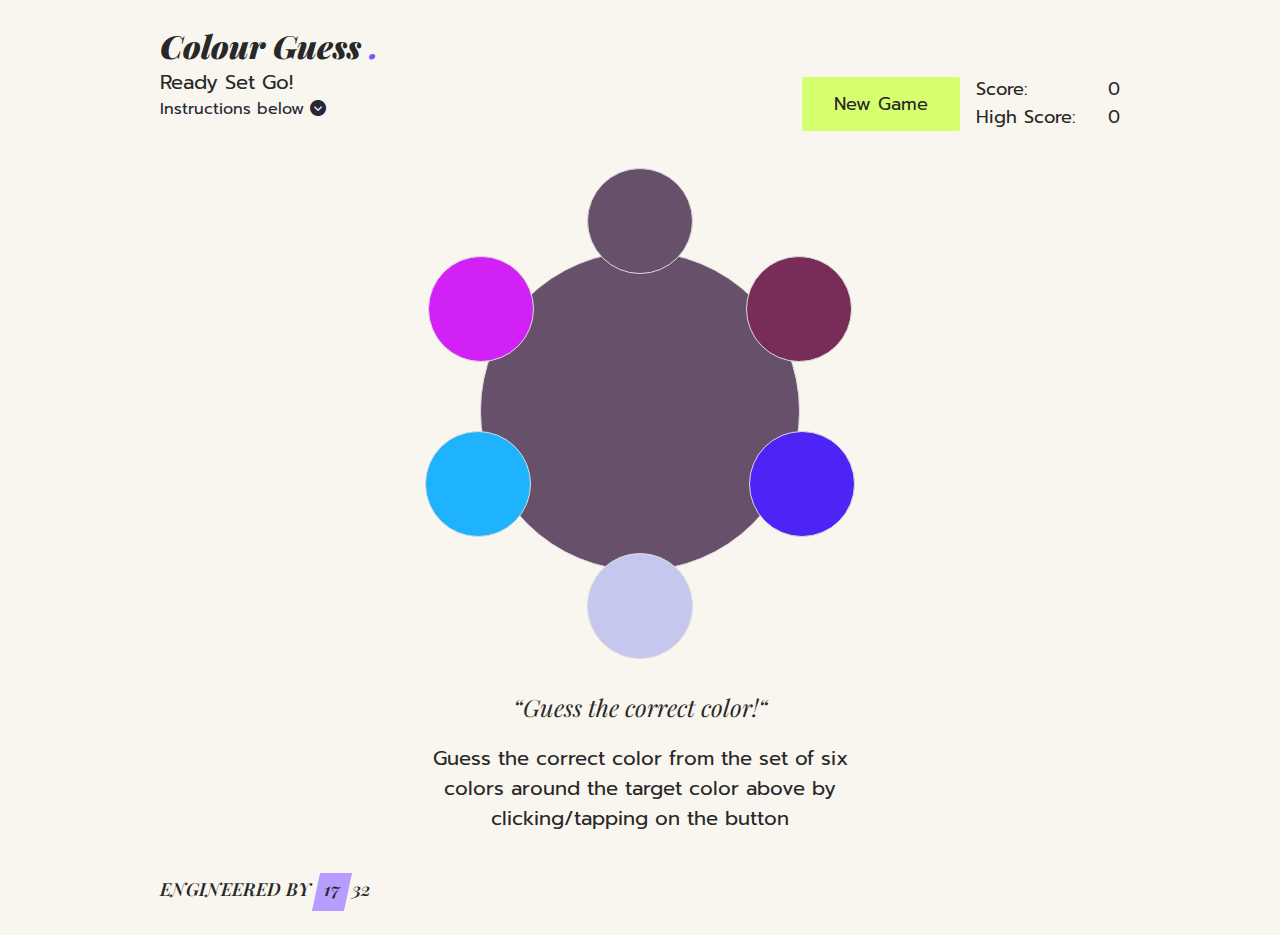
==== index.html @ 39545484 "cchore: upadte layout" ====
<!DOCTYPE html>
<html lang="en">
  <head>
    <meta charset="UTF-8" />
    <meta name="viewport" content="width=device-width, initial-scale=1.0" />
    <!-- OPEN GRAPH PROTOCOL -->
    <meta property="og:title" content="Colour Guess" />
    <meta property="og:type" content="website" />
    <meta
      property="og:url"
      content="https://1732-hng-12-stage-1.netlify.app/"
    />
    <meta
      property="og:description"
      content="Colour Guess — Colour Guessing Game"
    />
    <meta
      property="og:image"
      content="./favicon_io/android-chrome-512x512.png"
    />
    <!-- LINK FAVICON ICON -->
    <link
      rel="icon"
      type="image/png"
      sizes="512x512"
      href="./favicon_io/android-chrome-512x512.png"
    />
    <link
      rel="icon"
      type="image/png"
      sizes="192x192"
      href="./favicon_io/android-chrome-192x192.png"
    />
    <link
      rel="apple-touch-icon"
      sizes="180x180"
      href="./favicon_io/apple-touch-icon.png"
    />
    <link
      rel="icon"
      type="image/png"
      sizes="32x32"
      href="./favicon_io/favicon-32x32.png"
    />
    <link
      rel="icon"
      type="image/png"
      sizes="16x16"
      href="./favicon_io/favicon-16x16.png"
    />
    <link rel="manifest" href="./favicon_io/site.webmanifest" />
    <!-- TITLE -->
    <title>Color Guess | HNG 12 Stage 1</title>
    <!-- LINK TO CSS -->
    <link rel="stylesheet" href="style.css" />
    <!-- LINK TO FONT AWESOME ICONS -->
    <link
      rel="stylesheet"
      href="https://cdnjs.cloudflare.com/ajax/libs/font-awesome/6.7.2/css/all.min.css"
      integrity="sha512-Evv84Mr4kqVGRNSgIGL/F/aIDqQb7xQ2vcrdIwxfjThSH8CSR7PBEakCr51Ck+w+/U6swU2Im1vVX0SVk9ABhg=="
      crossorigin="anonymous"
      referrerpolicy="no-referrer"
    />
  </head>
  <body class="layout">
    <header>
      <h1 class="title">
        <em>Colour Guess <span class="title__dot">.</span></em>
      </h1>
    </header>

    <main>
      <section class="game__details">
        <div>
          <p class="game__status" data-testid="gameStatus">Ready Set Go!</p>
          <p class="game__direction">
            <a href="#instructions">
              Instructions below <i class="fa-solid fa-circle-chevron-down"></i>
            </a>
          </p>
        </div>

        <div class="game__scores">
          <button data-testid="newGameButton">New Game</button>

          <div>
            <p>Score: <span data-testid="score">0</span></p>
            <p>High Score: <span class="game__highscore">0</span></p>
          </div>
        </div>
      </section>

      <section class="game__display">
        <!-- APPEND COLOR OPTION BUTTON WITH JAVASCRIPT -->
        <div class="game__options__container"></div>

        <div data-testid="colorBox"></div>
      </section>

      <section id="instructions" class="game__instructions">
        <h2>
          <em data-testid="gameInstructions">“Guess the correct color!“</em>
        </h2>
        <p>
          Guess the correct color from the set of six colors around the target
          color above by clicking/tapping on the button
        </p>
      </section>
    </main>

    <footer class="footer">
      <p class="footer__text">
        Engineered by
        <a
          href="https://1732-portfolio.netlify.app/"
          target="_blank"
          class="footer__stamp"
        >
          <span>17</span>32
        </a>
      </p>
    </footer>
    <script src="./js/script.js"></script>
  </body>
</html>
---- style.css ----
@import url("https://fonts.googleapis.com/css2?family=Playfair+Display:ital,wght@0,400..900;1,400..900&family=Prompt:ital,wght@0,100;0,200;0,300;0,400;0,500;0,600;0,700;0,800;0,900;1,100;1,200;1,300;1,400;1,500;1,600;1,700;1,800;1,900&display=swap");

*,
*::before,
*::after {
  box-sizing: border-box;
}

* {
  margin: 0;
  padding: 0;
}

:root {
  --foreground: #282828;
  --background: #f9f6ef;
  --shade: #dadbdf;
  --dark: #252736;

  --primary-500: #b69dff;
  --primary-600: #9b7aff;
  --primary-700: #7d52ff;

  --secondary-500: #d6ff70;
  --secondary-600: #c8ff3c;
  --secondary-700: #b7ff00;

  --shadow: 0 1px 2px 0 rgba(0, 0, 0, 0.05);

  --fs-xs: 0.75rem;
  --fs-sm: 0.875rem;
  --fs-base: 1rem;
  --fs-md: 1.125rem;
  --fs-lg: 1.25rem;
  --fs-xl: 1.5rem;
  --fs-2xl: 1.875rem;
  --fs-3xl: 2rem;
  --fs-4xl: 2.25rem;
  --fs-5xl: 2.5rem;
  --fs-6xl: 3rem;

  --heading-font: "Playfair Display", serif;
  --body-font: "Prompt", serif;
}

::selection {
  color: white;
  background: var(--primary-700);
}

::-webkit-scrollbar {
  width: 7px;
  height: 7px;
}
::-webkit-scrollbar-thumb {
  background-color: var(--primary-700);
}
::-webkit-scrollbar-thumb {
  border-radius: 100vw;
}

html {
  color: var(--foreground);
  background-color: var(--background);
}

body {
  font-family: var(--body-font);
  font-weight: 400;
  min-height: 100svh;
  padding-block: 1.5rem;
  scroll-behavior: smooth;
}

h1,
h2,
h3,
h4,
h5,
h6 {
  font-weight: 300;
}

a,
a:active,
a:visited {
  color: inherit;
  text-decoration: none;
  width: fit-content;
}

button {
  all: unset;
  cursor: pointer;
}
button:active {
  scale: 0.98;
}

/* ROUNDED BORDER RADIUS */
.game__display,
[data-testid="colorBox"],
[data-testid="colorOption"] {
  border-radius: 50%;
}

/* MARGIN BOTTOM */
.game__details,
.game__instructions {
  margin-bottom: auto;
}

/* SQUARE ASPECT RATIO */
[data-testid="colorBox"],
[data-testid="colorOption"] {
  aspect-ratio: 1/1;
}

/* DISPLAY FLEX */
main,
.game__details,
.game__scores,
.game__scores p,
footer {
  display: flex;
}

.title {
  font-family: var(--heading-font);
  font-weight: 900;
}
.title__dot {
  color: var(--primary-700);
}

main {
  min-height: calc(100svh - 8.5rem);
  padding-bottom: 2.5rem;

  flex-direction: column;
  justify-content: center;
  align-items: center;
  gap: 1.5rem;
}

.game__display {
  position: relative;
  padding: 4.5rem;
  /* border: 1px solid var(--primary-500); */
}

.game__options__container {
  position: absolute;
  inset: 0;
}

[data-testid="colorBox"] {
  width: 14rem;
  background-color: var(--primary-500); /* DEFAULT COLOR */
  border: 1px solid var(--shade);
}
[data-testid="colorOption"] {
  position: absolute;
  top: 0.5rem;
  left: 50%;
  width: 4.5rem;
  transform: translateX(-50%);
  background-color: var(--secondary-500); /* DEFAULT COLOR */
  box-shadow: var(--tw-shadow);
  border: 1px solid var(--shade);
}
[data-testid="colorOption"]:nth-child(2) {
  top: 30%;
  left: 8.5%;
  transform: translateY(-50%);
}
[data-testid="colorOption"]:nth-child(3) {
  top: 30%;
  left: auto;
  right: 8.5%;
  transform: translateY(-50%);
}
[data-testid="colorOption"]:nth-child(4) {
  top: auto;
  left: auto;
  right: 8.5%;
  bottom: 14%;
  transform: translateY(-50%);
}
[data-testid="colorOption"]:nth-child(5) {
  top: auto;
  left: 8.5%;
  bottom: 12%;
  transform: translateY(-50%);
}
[data-testid="colorOption"]:nth-child(6) {
  top: auto;
  bottom: 0.5rem;
  transform: translateX(-50%);
}
@media (min-width: 768px) {
  .game__display {
    padding: 6rem;
  }
  [data-testid="colorBox"] {
    width: 20rem;
  }
  [data-testid="colorOption"] {
    width: 6.5rem;
    background-color: var(--secondary-500);
    top: 0.825rem;
  }
  [data-testid="colorOption"]:nth-child(4) {
    right: 8%;
    bottom: 15%;
  }
  [data-testid="colorOption"]:nth-child(5) {
    left: 8%;
    bottom: 15%;
  }
}

[data-testid="gameInstructions"] {
  font-family: var(--heading-font);
}

.game__details {
  width: 100%;
  flex-direction: column;
  align-items: flex-start;
  justify-content: space-between;
  gap: 1rem;
}
@media (min-width: 768px) {
  .game__details {
    flex-direction: row;
  }
}
.game__details p:has([data-testid="score"]) {
  margin-top: 0.5rem;
}

.game__scores {
  align-items: flex-end;
  gap: 1rem;
  width: 100%;
  justify-content: space-between;
}
.game__scores > div {
  width: 100%;
  max-width: 10rem;
}
.game__scores p {
  justify-content: space-between;
  gap: 2rem;
}
@media (min-width: 768px) {
  .game__scores {
    width: fit-content;
  }
  .game__scores p {
    font-size: var(--fs-md);
  }
}

.game__direction {
  color: var(--dark);
}

.game__instructions {
  max-width: 22rem;
  text-align: center;
}
.game__instructions h2 {
  margin-bottom: 1rem;
}
.game__instructions p {
  font-size: var(--fs-md);
}
@media (min-width: 768px) {
  .game__instructions {
    max-width: 30rem;
  }
  .game__instructions p {
    font-size: var(--fs-lg);
  }
}

[data-testid="newGameButton"] {
  padding: 0.825rem 2rem;
  background-color: var(--secondary-500);
  border-radius: 0.125rem;
  white-space: nowrap;
}
[data-testid="newGameButton"]:hover {
  background-color: var(--primary-500);
}
@media (min-width: 768px) {
  [data-testid="newGameButton"] {
    font-size: var(--fs-md);
  }
}

footer {
  justify-content: center;
  align-items: center;
}
@media (min-width: 768px) {
  footer {
    justify-content: flex-start;
  }
}

.footer__text {
  font-weight: 600;
  font-size: var(--fs-md);
  font-style: italic;
  font-family: var(--heading-font);
  text-transform: uppercase;
}
.footer__stamp > span {
  display: inline-block;
  position: relative;
  padding: 0.25rem 0.5rem 0.625rem;
  margin-right: 0.25rem;
}
.footer__stamp > span::before {
  content: "";
  position: absolute;
  inset: 0;
  background-color: var(--primary-500);
  transform: skewX(-12deg);
  transform-origin: left;
  z-index: -1;
  animation: blink-bg 0.5s infinite linear 500ms;
}
@keyframes blink-bg {
  0%,
  100% {
    background-color: var(--primary-500);
  }
  50% {
    background-color: var(--secondary-700);
  }
}

.game__status,
.status--wrong,
.status--correct {
  font-size: var(--fs-lg);
}

.status--wrong {
  color: red;
}
.status--wrong__anim {
  animation: shake 0.2s;
}
.status--correct {
  color: green;
  animation: fadeIn 0.5s cubic-bezier(1, -0.04, 0, 1.16);
}
@keyframes fadeIn {
  from {
    opacity: 0;
  }
  to {
    opacity: 1;
  }
}
@keyframes shake {
  0%,
  100% {
    transform: translateX(0);
  }
  25% {
    transform: translateX(-5px);
  }
  75% {
    transform: translateX(5px);
  }
}

.guess--wrong {
  animation: bouncyScale 0.6s ease-in-out forwards;
}
@keyframes bouncyScale {
  0% {
    transform: scale(1);
    opacity: 1;
  }
  30% {
    transform: scale(0.9);
  }
  60% {
    transform: scale(0.7);
  }
  80% {
    transform: scale(0.4);
  }
  100% {
    transform: scale(0);
    opacity: 0;
  }
}

/* LAYOUT CLASS */
.layout {
  --padding-inline: 1.5rem;
  --content-max-width: 60rem;

  display: grid;
  grid-template-columns:
    minmax(var(--padding-inline), 1fr)
    [content-start]
    min(100% - (var(--padding-inline) * 2), var(--content-max-width))
    [content-end]
    minmax(var(--padding-inline), 1fr);
}
.layout > * {
  grid-column: content;
}
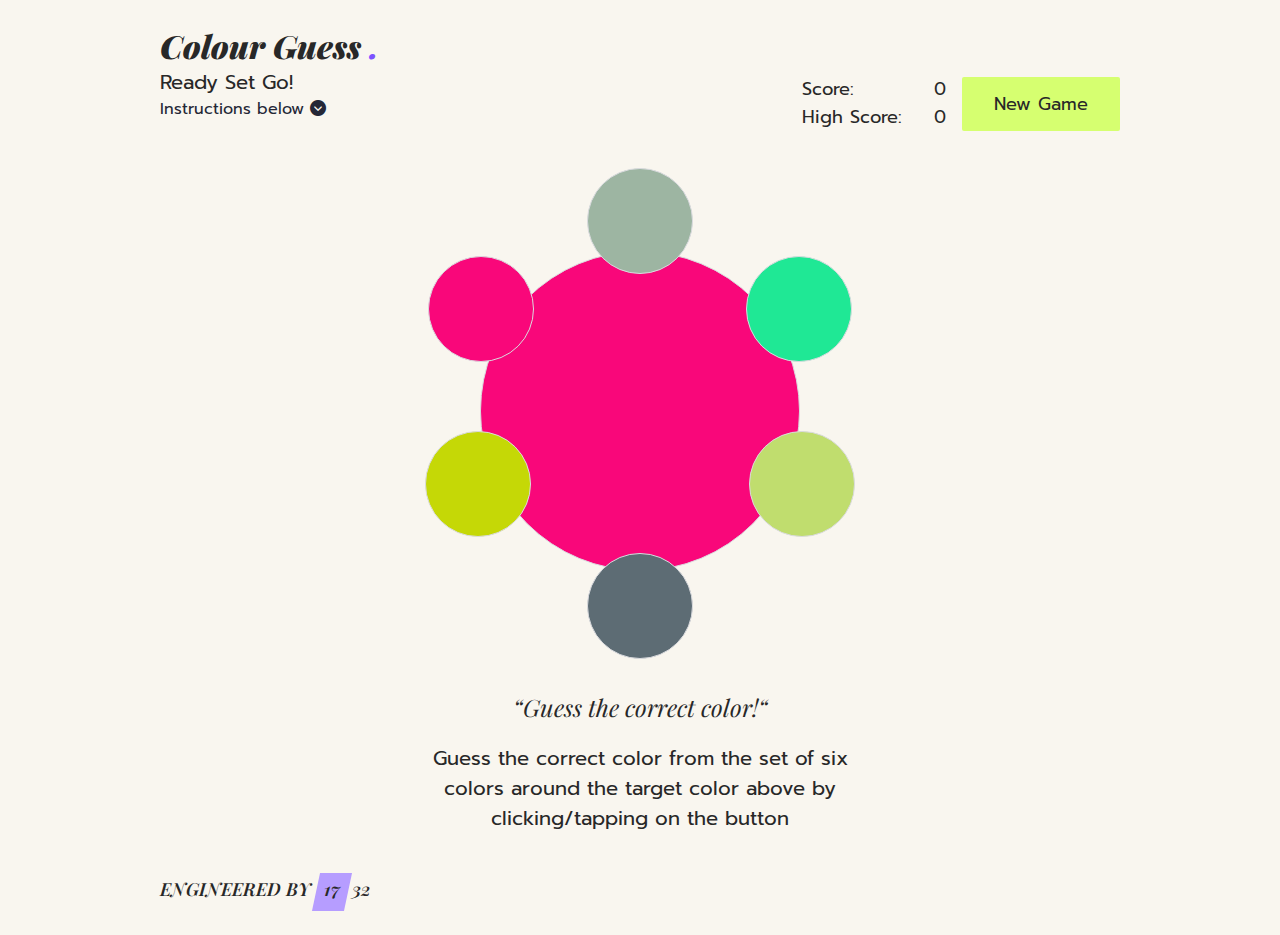
==== commit 66030c4c: "chore: update" ====
--- a/index.html
+++ b/index.html
@@ -81,12 +81,11 @@
         </div>
 
         <div class="game__scores">
-          <button data-testid="newGameButton">New Game</button>
-
           <div>
             <p>Score: <span data-testid="score">0</span></p>
             <p>High Score: <span class="game__highscore">0</span></p>
           </div>
+          <button data-testid="newGameButton">New Game</button>
         </div>
       </section>
 
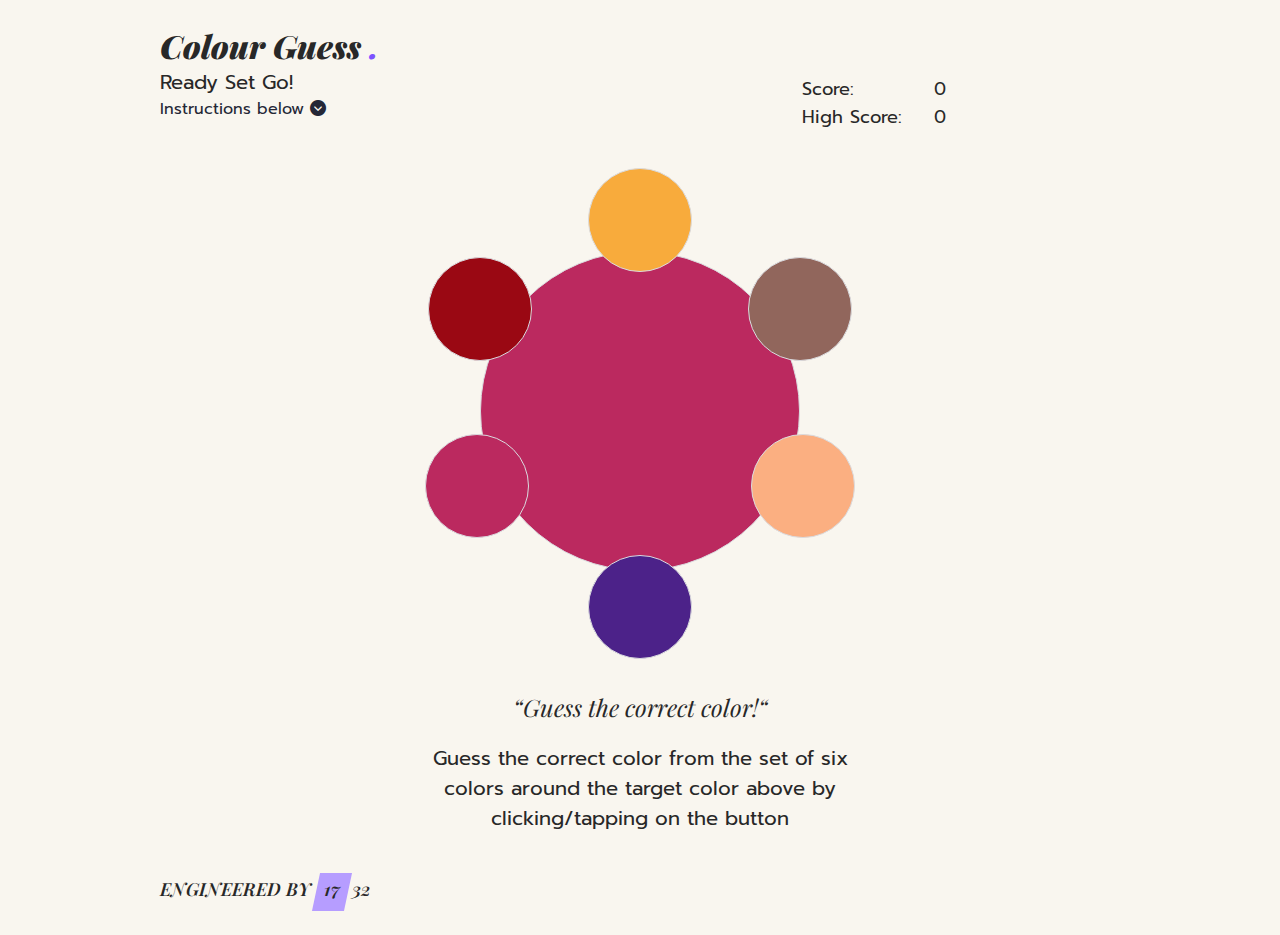
==== commit f400b949: "refactor: adjust animation flow and naming" ====
--- a/index.html
+++ b/index.html
@@ -91,7 +91,7 @@
 
       <section class="game__display">
         <!-- APPEND COLOR OPTION BUTTON WITH JAVASCRIPT -->
-        <div class="game__options__container"></div>
+        <div class="game__options-container"></div>
 
         <div data-testid="colorBox"></div>
       </section>
@@ -119,6 +119,6 @@
         </a>
       </p>
     </footer>
-    <script src="./js/script.js"></script>
+    <script src="./script.js"></script>
   </body>
 </html>
--- a/style.css
+++ b/style.css
@@ -149,7 +149,7 @@
   /* border: 1px solid var(--primary-500); */
 }
 
-.game__options__container {
+.game__options-container {
   position: absolute;
   inset: 0;
 }
@@ -165,9 +165,6 @@
   left: 50%;
   width: 4.5rem;
   transform: translateX(-50%);
-  background-color: var(--secondary-500); /* DEFAULT COLOR */
-  box-shadow: var(--tw-shadow);
-  border: 1px solid var(--shade);
 }
 [data-testid="colorOption"]:nth-child(2) {
   top: 30%;
@@ -207,8 +204,8 @@
   }
   [data-testid="colorOption"] {
     width: 6.5rem;
-    background-color: var(--secondary-500);
     top: 0.825rem;
+    /* background-color: var(--secondary-500); */
   }
   [data-testid="colorOption"]:nth-child(4) {
     right: 8%;
@@ -298,6 +295,60 @@
 @media (min-width: 768px) {
   [data-testid="newGameButton"] {
     font-size: var(--fs-md);
+  }
+}
+.game__start {
+  opacity: 0;
+  transition: all 0.3s ease-in-out;
+  pointer-events: none;
+}
+
+.game__color-option__inner {
+  display: block;
+  width: 100%;
+  height: 100%;
+  border-radius: 50%;
+  background-color: transparent;
+  transform-origin: center;
+  transition: transform 0.6s cubic-bezier(0.68, -0.55, 0.27, 1.55);
+}
+
+.game__option--hidden {
+  visibility: hidden;
+}
+
+.game__option__inner {
+  display: block;
+  width: 100%;
+  height: 100%;
+  border-radius: 50%;
+  transform-origin: center;
+  box-shadow: var(--tw-shadow);
+  border: 1px solid var(--shade);
+  transition: transform 0.6s cubic-bezier(0.68, -0.55, 0.27, 1.55);
+}
+
+.game__option__inner--wrong {
+  animation: bouncyScaleCentral 0.6s ease-in-out forwards;
+}
+
+@keyframes bouncyScaleCentral {
+  0% {
+    transform: scale(1);
+    opacity: 1;
+  }
+  30% {
+    transform: scale(0.9);
+  }
+  60% {
+    transform: scale(0.7);
+  }
+  80% {
+    transform: scale(0.4);
+  }
+  100% {
+    transform: scale(0);
+    opacity: 0;
   }
 }
 
@@ -381,29 +432,6 @@
   }
 }
 
-.guess--wrong {
-  animation: bouncyScale 0.6s ease-in-out forwards;
-}
-@keyframes bouncyScale {
-  0% {
-    transform: scale(1);
-    opacity: 1;
-  }
-  30% {
-    transform: scale(0.9);
-  }
-  60% {
-    transform: scale(0.7);
-  }
-  80% {
-    transform: scale(0.4);
-  }
-  100% {
-    transform: scale(0);
-    opacity: 0;
-  }
-}
-
 /* LAYOUT CLASS */
 .layout {
   --padding-inline: 1.5rem;
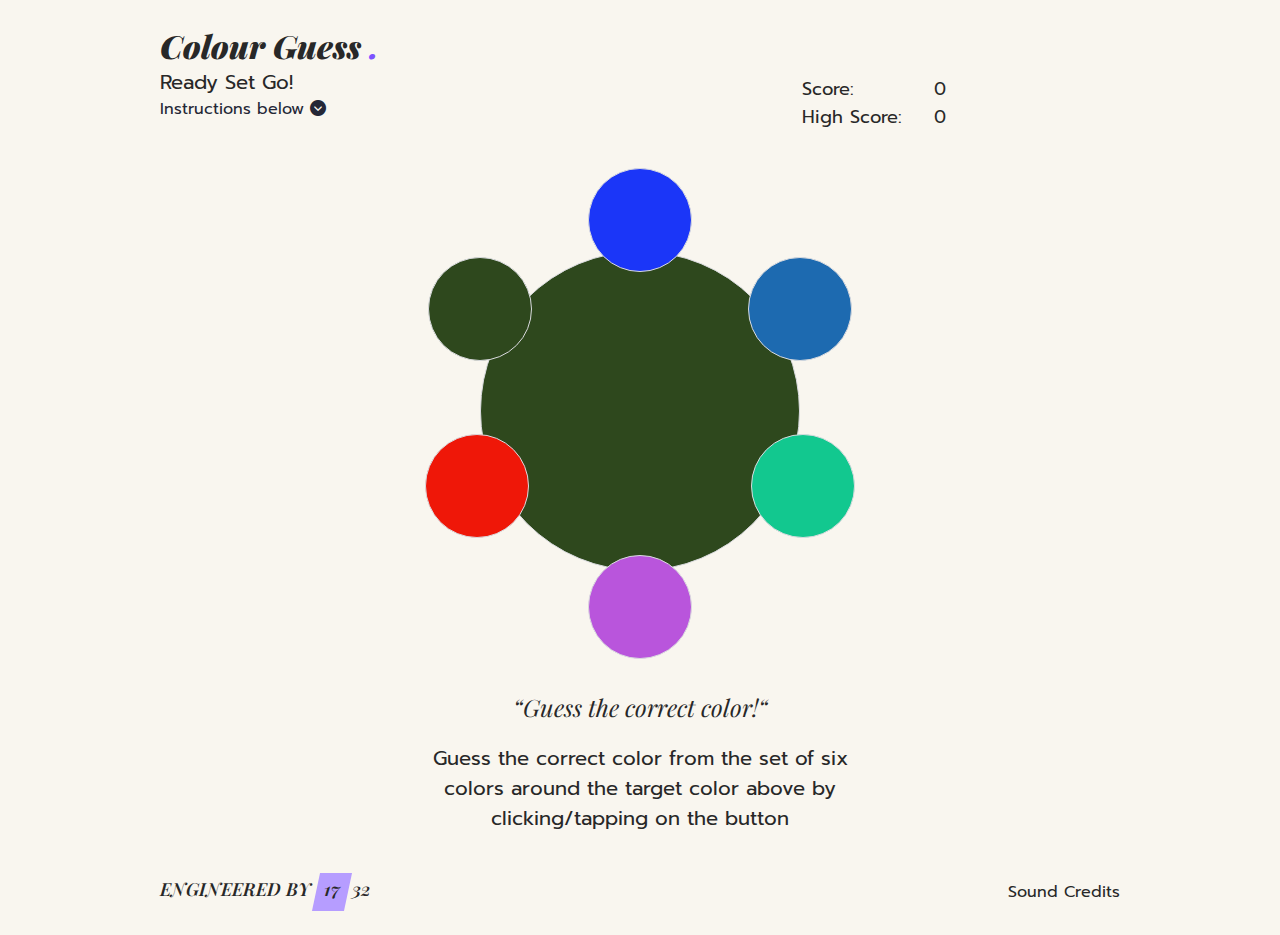
==== commit d2c210c7: "feat: add sound effects" ====
--- a/index.html
+++ b/index.html
@@ -118,6 +118,10 @@
           <span>17</span>32
         </a>
       </p>
+
+      <p>
+        <a href="/credit.html">Sound Credits</a>
+      </p>
     </footer>
     <script src="./script.js"></script>
   </body>
--- a/style.css
+++ b/style.css
@@ -89,6 +89,21 @@
   width: fit-content;
 }
 
+a.credit--author {
+  color: var(--primary-700);
+}
+a.credit--author:hover {
+  text-decoration: underline;
+}
+
+a.credit--source {
+  padding-inline: 0.5rem;
+  background-color: var(--secondary-700);
+}
+a.credit--source:hover {
+  text-decoration: underline;
+}
+
 button {
   all: unset;
   cursor: pointer;
@@ -353,12 +368,15 @@
 }
 
 footer {
+  flex-direction: column;
   justify-content: center;
   align-items: center;
+  gap: 1rem;
 }
 @media (min-width: 768px) {
   footer {
-    justify-content: flex-start;
+    flex-direction: row;
+    justify-content: space-between;
   }
 }
 
@@ -396,18 +414,18 @@
 }
 
 .game__status,
-.status--wrong,
-.status--correct {
+.game__status--wrong,
+.game__status--correct {
   font-size: var(--fs-lg);
 }
 
-.status--wrong {
+.game__status--wrong {
   color: red;
 }
-.status--wrong__anim {
+.game__status--wrong-anim {
   animation: shake 0.2s;
 }
-.status--correct {
+.game__status--correct {
   color: green;
   animation: fadeIn 0.5s cubic-bezier(1, -0.04, 0, 1.16);
 }
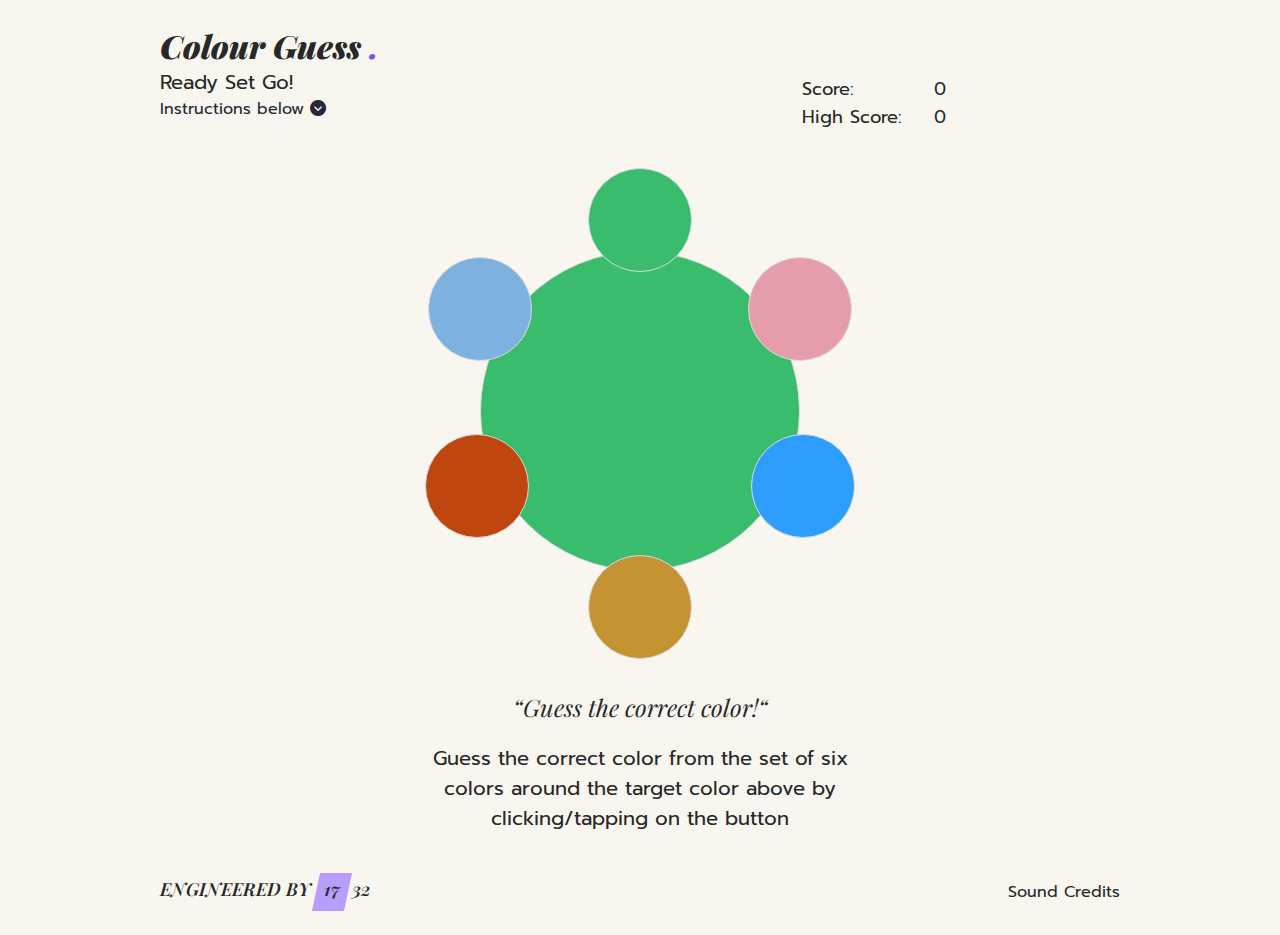
==== commit 3154fa3a: "feat: add sound effects to buttons events" ====
--- a/index.html
+++ b/index.html
@@ -123,6 +123,7 @@
         <a href="/credit.html">Sound Credits</a>
       </p>
     </footer>
-    <script src="./script.js"></script>
+    <script type="module" src="./script.js"></script>
+    <script type="module" src="./sound.js"></script>
   </body>
 </html>
--- a/style.css
+++ b/style.css
@@ -89,21 +89,6 @@
   width: fit-content;
 }
 
-a.credit--author {
-  color: var(--primary-700);
-}
-a.credit--author:hover {
-  text-decoration: underline;
-}
-
-a.credit--source {
-  padding-inline: 0.5rem;
-  background-color: var(--secondary-700);
-}
-a.credit--source:hover {
-  text-decoration: underline;
-}
-
 button {
   all: unset;
   cursor: pointer;
@@ -466,3 +451,27 @@
 .layout > * {
   grid-column: content;
 }
+
+a.credit--author {
+  color: var(--primary-700);
+}
+a.credit--author:hover {
+  text-decoration: underline;
+}
+
+a.credit--source {
+  padding-inline: 0.5rem;
+  background-color: var(--secondary-700);
+}
+a.credit--source:hover {
+  text-decoration: underline;
+}
+
+.credit {
+  display: grid;
+  /* grid-template-columns: 4rem 1fr; */
+  align-items: start;
+  gap: 1rem;
+  border-bottom: 1px solid var(--shade);
+  padding-bottom: 1rem;
+}
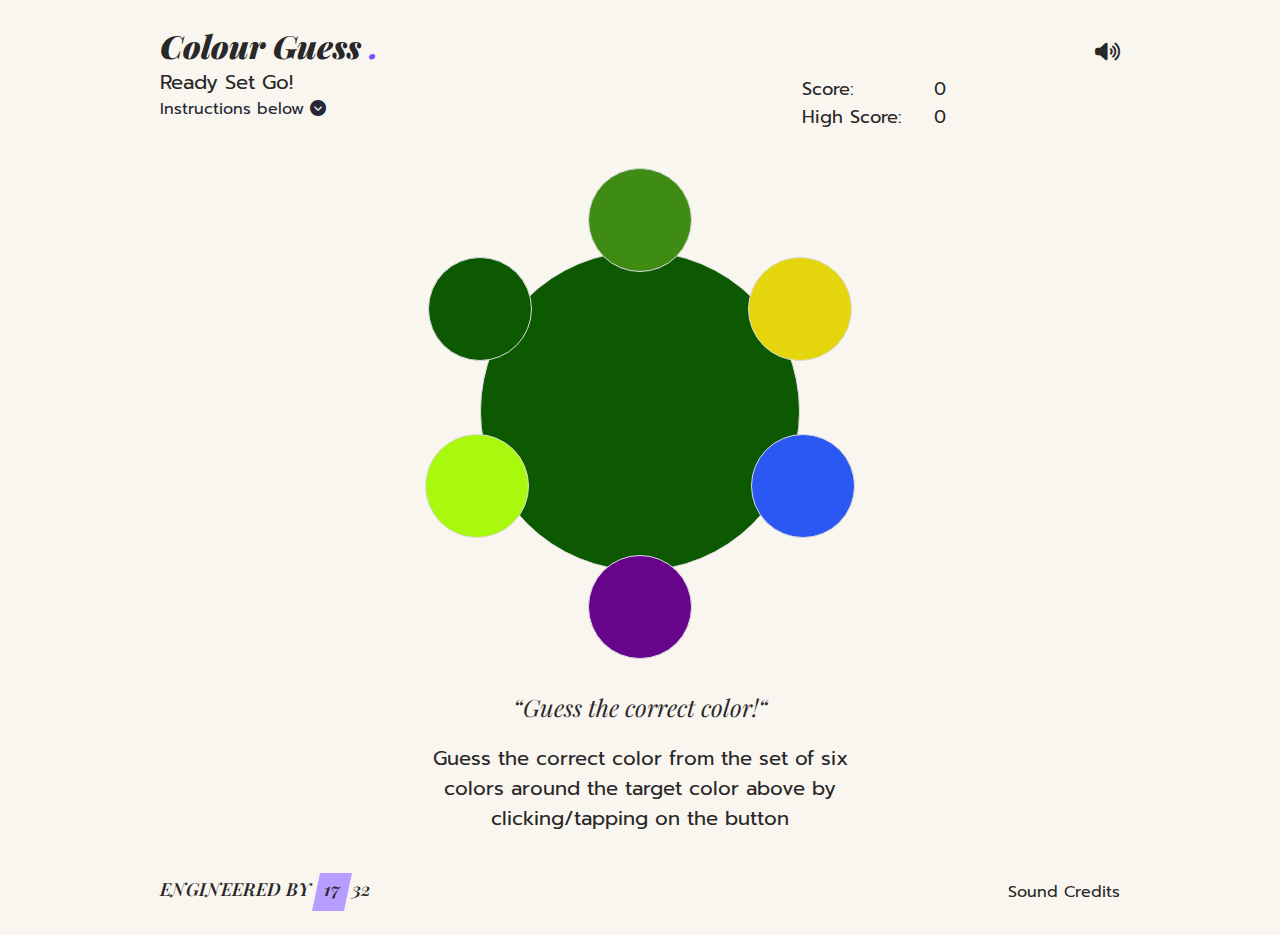
==== commit d42e73ed: "chore: persist and toggle sounds" ====
--- a/index.html
+++ b/index.html
@@ -67,6 +67,12 @@
       <h1 class="title">
         <em>Colour Guess <span class="title__dot">.</span></em>
       </h1>
+
+      <i
+        style="margin-top: 0.75rem"
+        class="fa-solid fa-lg"
+        data-guess="background"
+      ></i>
     </header>
 
     <main>
--- a/style.css
+++ b/style.css
@@ -117,6 +117,7 @@
 }
 
 /* DISPLAY FLEX */
+header,
 main,
 .game__details,
 .game__scores,
@@ -131,6 +132,12 @@
 }
 .title__dot {
   color: var(--primary-700);
+}
+
+header {
+  justify-content: space-between;
+  align-items: center;
+  gap: 1rem;
 }
 
 main {
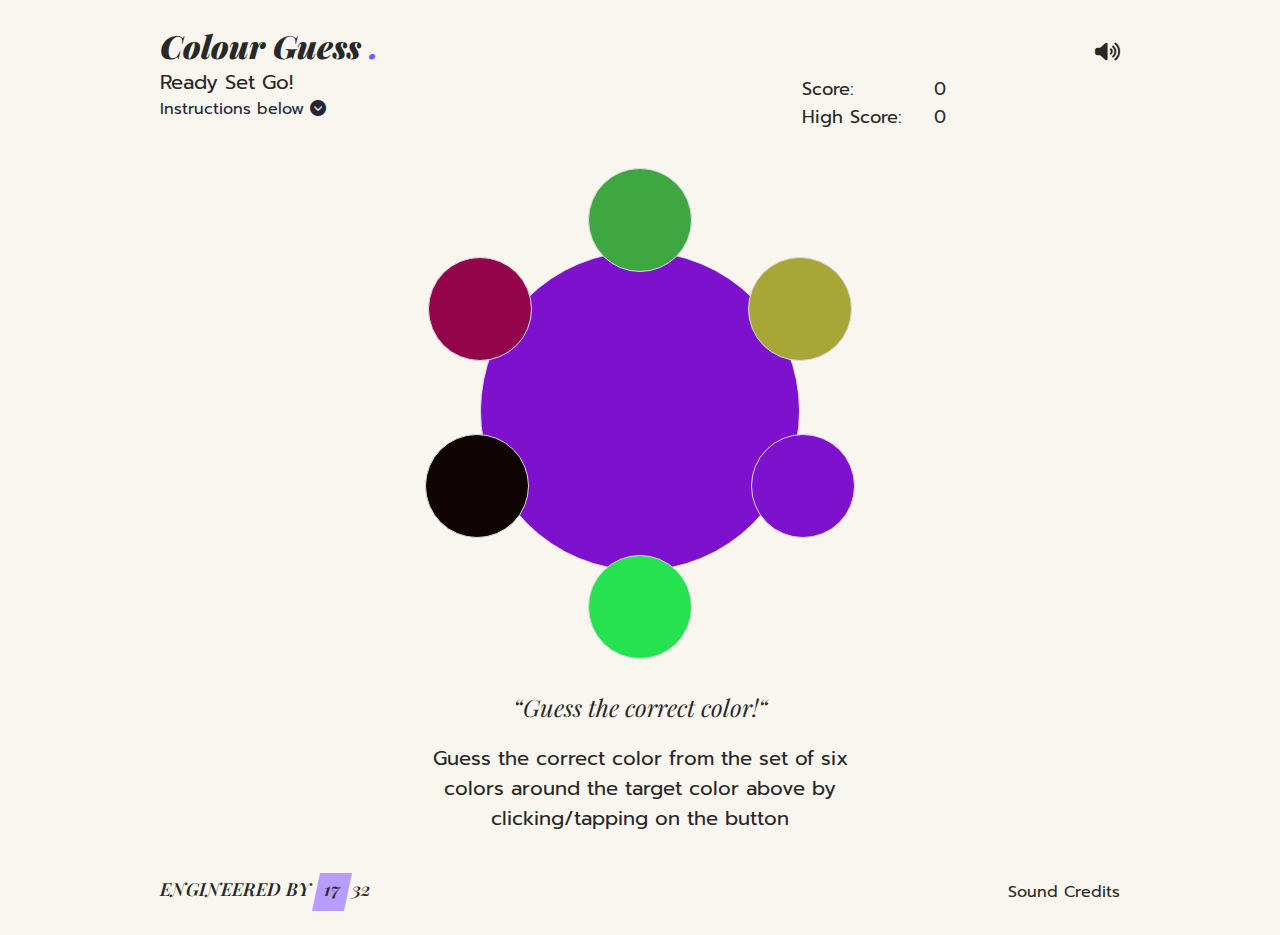
==== commit 88320ea4: "style: add pointer cursor" ====
--- a/index.html
+++ b/index.html
@@ -69,7 +69,7 @@
       </h1>
 
       <i
-        style="margin-top: 0.75rem"
+        style="margin-top: 0.75rem; cursor: pointer;"
         class="fa-solid fa-lg"
         data-guess="background"
       ></i>
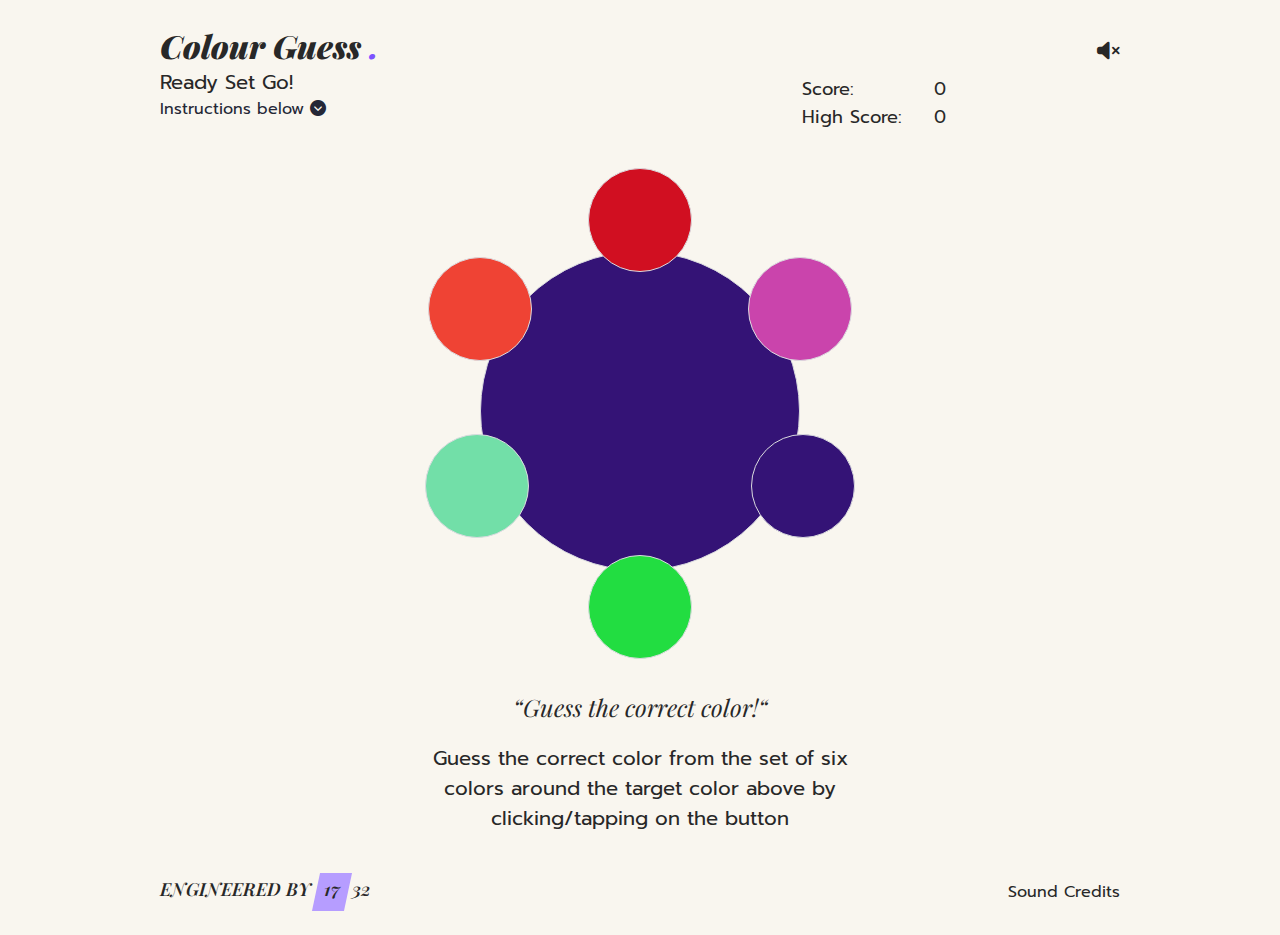
==== commit 86172f1b: "fix: play sounds when interact with document" ====
--- a/index.html
+++ b/index.html
@@ -68,11 +68,9 @@
         <em>Colour Guess <span class="title__dot">.</span></em>
       </h1>
 
-      <i
-        style="margin-top: 0.75rem; cursor: pointer;"
-        class="fa-solid fa-lg"
-        data-guess="background"
-      ></i>
+      <button style="margin-top: 0.75rem; cursor: pointer">
+        <i class="fa-solid fa-lg" data-guess="background"></i>
+      </button>
     </header>
 
     <main>
